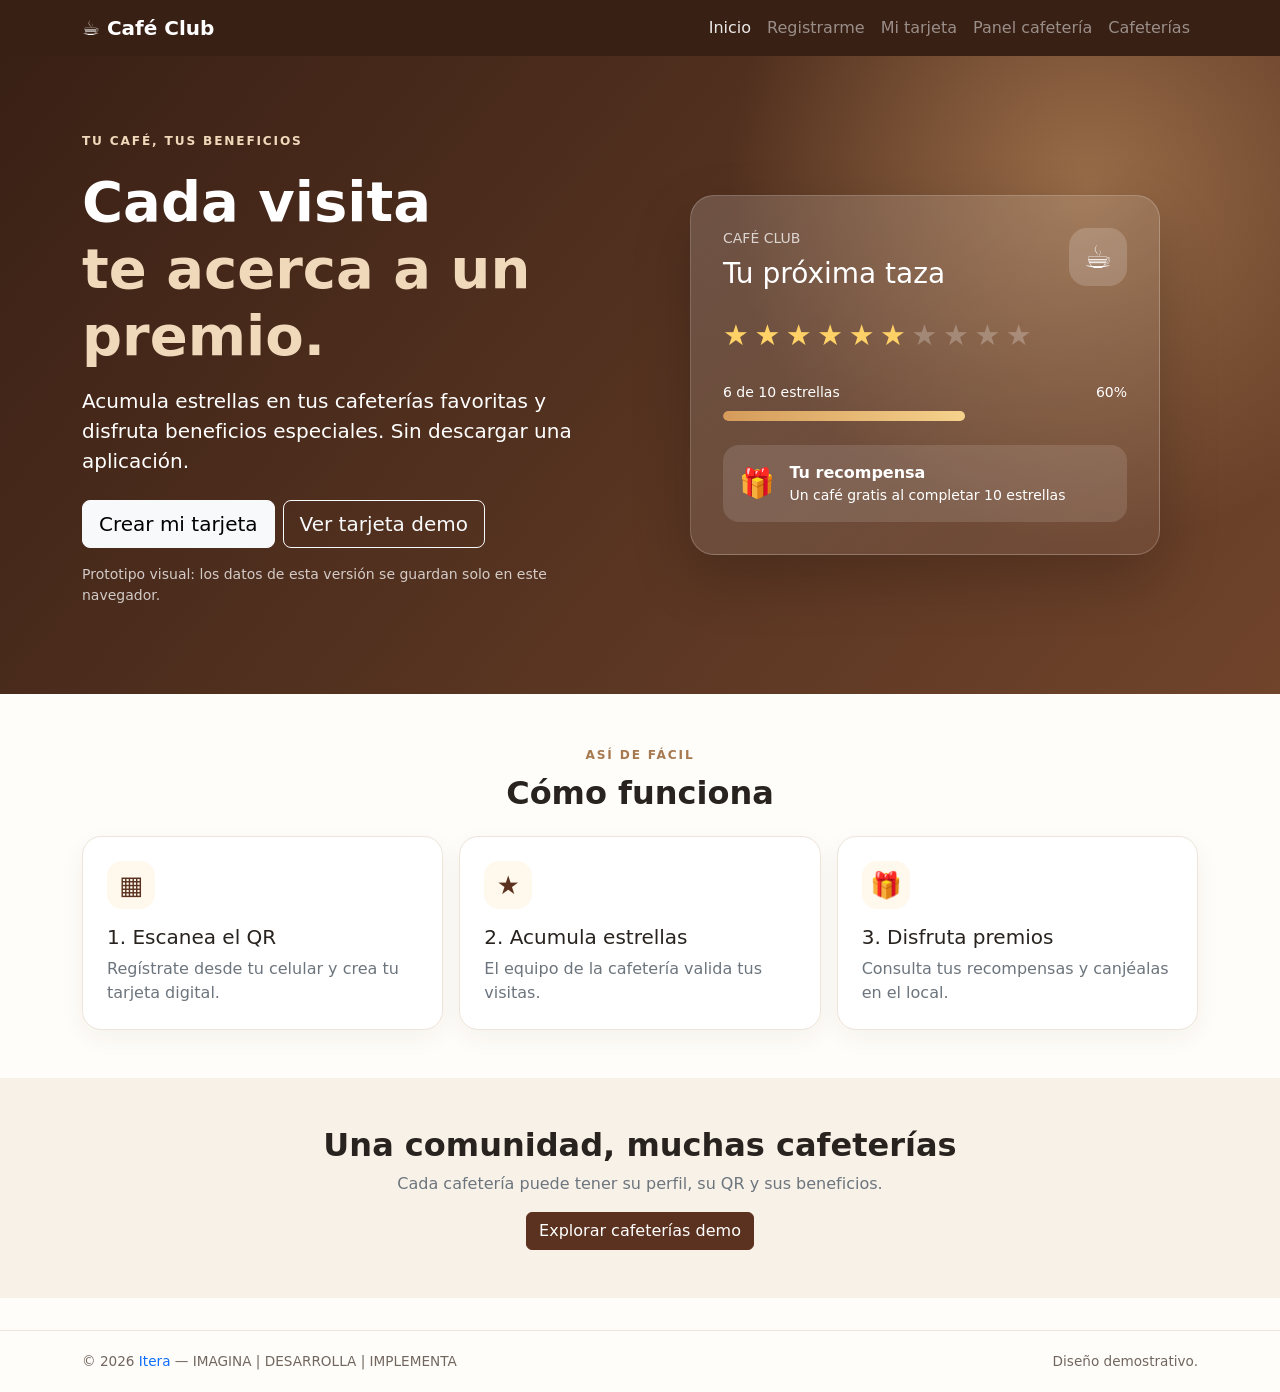
==== index.html @ a1b90537 "Link a Itera en Index" ====
<!doctype html>
<html lang="es">
<head>
  <meta charset="utf-8">
  <meta name="viewport" content="width=device-width, initial-scale=1">
  <title>Café Club | Fidelización digital</title>
  <!-- Bootstrap 5 desde CDN: requiere conexión a internet -->
  <link href="https://cdn.jsdelivr.net/npm/bootstrap@5.3.3/dist/css/bootstrap.min.css" rel="stylesheet">
  <link href="assets/css/styles.css" rel="stylesheet">
</head>
<body>
  <nav class="navbar navbar-expand-lg navbar-dark coffee-nav">
    <div class="container">
      <a class="navbar-brand fw-bold" href="index.html">☕ Café Club</a>
      <button class="navbar-toggler" type="button" data-bs-toggle="collapse" data-bs-target="#mainNav" aria-controls="mainNav" aria-expanded="false" aria-label="Abrir menú"><span class="navbar-toggler-icon"></span></button>
      <div class="collapse navbar-collapse" id="mainNav">
        <div class="navbar-nav ms-auto">
          <a class="nav-link active" href="index.html">Inicio</a>
          <a class="nav-link" href="registro.html">Registrarme</a>
          <a class="nav-link" href="tarjeta.html">Mi tarjeta</a>
          <a class="nav-link" href="staff.html">Panel cafetería</a>
          <a class="nav-link" href="cafeterias.html">Cafeterías</a>
        </div>
      </div>
    </div>
  </nav>

  <main>
    <section class="hero-section py-5">
      <div class="container py-lg-4">
        <div class="row align-items-center g-4">
          <div class="col-lg-6">
            <span class="eyebrow">TU CAFÉ, TUS BENEFICIOS</span>
            <h1 class="display-4 fw-bold mt-3">Cada visita<br><span class="text-coffee-light">te acerca a un premio.</span></h1>
            <p class="lead mt-3">Acumula estrellas en tus cafeterías favoritas y disfruta beneficios especiales. Sin descargar una aplicación.</p>
            <div class="d-flex flex-wrap gap-2 mt-4">
              <a class="btn btn-light btn-lg" href="registro.html">Crear mi tarjeta</a>
              <a class="btn btn-outline-light btn-lg" href="tarjeta.html">Ver tarjeta demo</a>
            </div>
            <p class="small mt-3 opacity-75">Prototipo visual: los datos de esta versión se guardan solo en este navegador.</p>
          </div>
          <div class="col-lg-6">
            <div class="hero-card mx-auto">
              <div class="d-flex justify-content-between align-items-start">
                <div><div class="small opacity-75">CAFÉ CLUB</div><h3 class="mt-2 mb-0">Tu próxima taza</h3></div>
                <div class="coffee-cup">☕</div>
              </div>
              <div class="star-row my-4" aria-label="Seis de diez estrellas"><span>★</span><span>★</span><span>★</span><span>★</span><span>★</span><span>★</span><span class="empty">★</span><span class="empty">★</span><span class="empty">★</span><span class="empty">★</span></div>
              <div class="d-flex justify-content-between small"><span>6 de 10 estrellas</span><span>60%</span></div>
              <div class="progress mt-2" role="progressbar" aria-label="Progreso a la recompensa" aria-valuenow="60" aria-valuemin="0" aria-valuemax="100"><div class="progress-bar" style="width:60%"></div></div>
              <div class="mt-4 reward-strip"><span>🎁</span><div><strong>Tu recompensa</strong><div class="small">Un café gratis al completar 10 estrellas</div></div></div>
            </div>
          </div>
        </div>
      </div>
    </section>

    <section class="container py-5">
      <div class="text-center mb-4"><span class="eyebrow">ASÍ DE FÁCIL</span><h2 class="fw-bold mt-2">Cómo funciona</h2></div>
      <div class="row g-3">
        <div class="col-md-4"><div class="feature-card h-100"><div class="feature-icon">▦</div><h5>1. Escanea el QR</h5><p class="text-secondary mb-0">Regístrate desde tu celular y crea tu tarjeta digital.</p></div></div>
        <div class="col-md-4"><div class="feature-card h-100"><div class="feature-icon">★</div><h5>2. Acumula estrellas</h5><p class="text-secondary mb-0">El equipo de la cafetería valida tus visitas.</p></div></div>
        <div class="col-md-4"><div class="feature-card h-100"><div class="feature-icon">🎁</div><h5>3. Disfruta premios</h5><p class="text-secondary mb-0">Consulta tus recompensas y canjéalas en el local.</p></div></div>
      </div>
    </section>
    <section class="soft-section py-5"><div class="container text-center"><h2 class="fw-bold">Una comunidad, muchas cafeterías</h2><p class="text-secondary">Cada cafetería puede tener su perfil, su QR y sus beneficios.</p><a href="cafeterias.html" class="btn btn-coffee">Explorar cafeterías demo</a></div></section>
  </main>

  <footer class="site-footer">
    <div class="container d-flex flex-column flex-md-row justify-content-between gap-2">
      <span>
        © 2026
        <a href="https://itera-ecru.vercel.app/"
           target="_blank"
           rel="noopener noreferrer"
           class="text-decoration-none">
          Itera
        </a>
        — IMAGINA | DESARROLLA | IMPLEMENTA
      </span>
      <span>Diseño demostrativo.</span>
    </div>
  </footer>

  <script src="https://cdn.jsdelivr.net/npm/bootstrap@5.3.3/dist/js/bootstrap.bundle.min.js"></script>
</body>
</html>
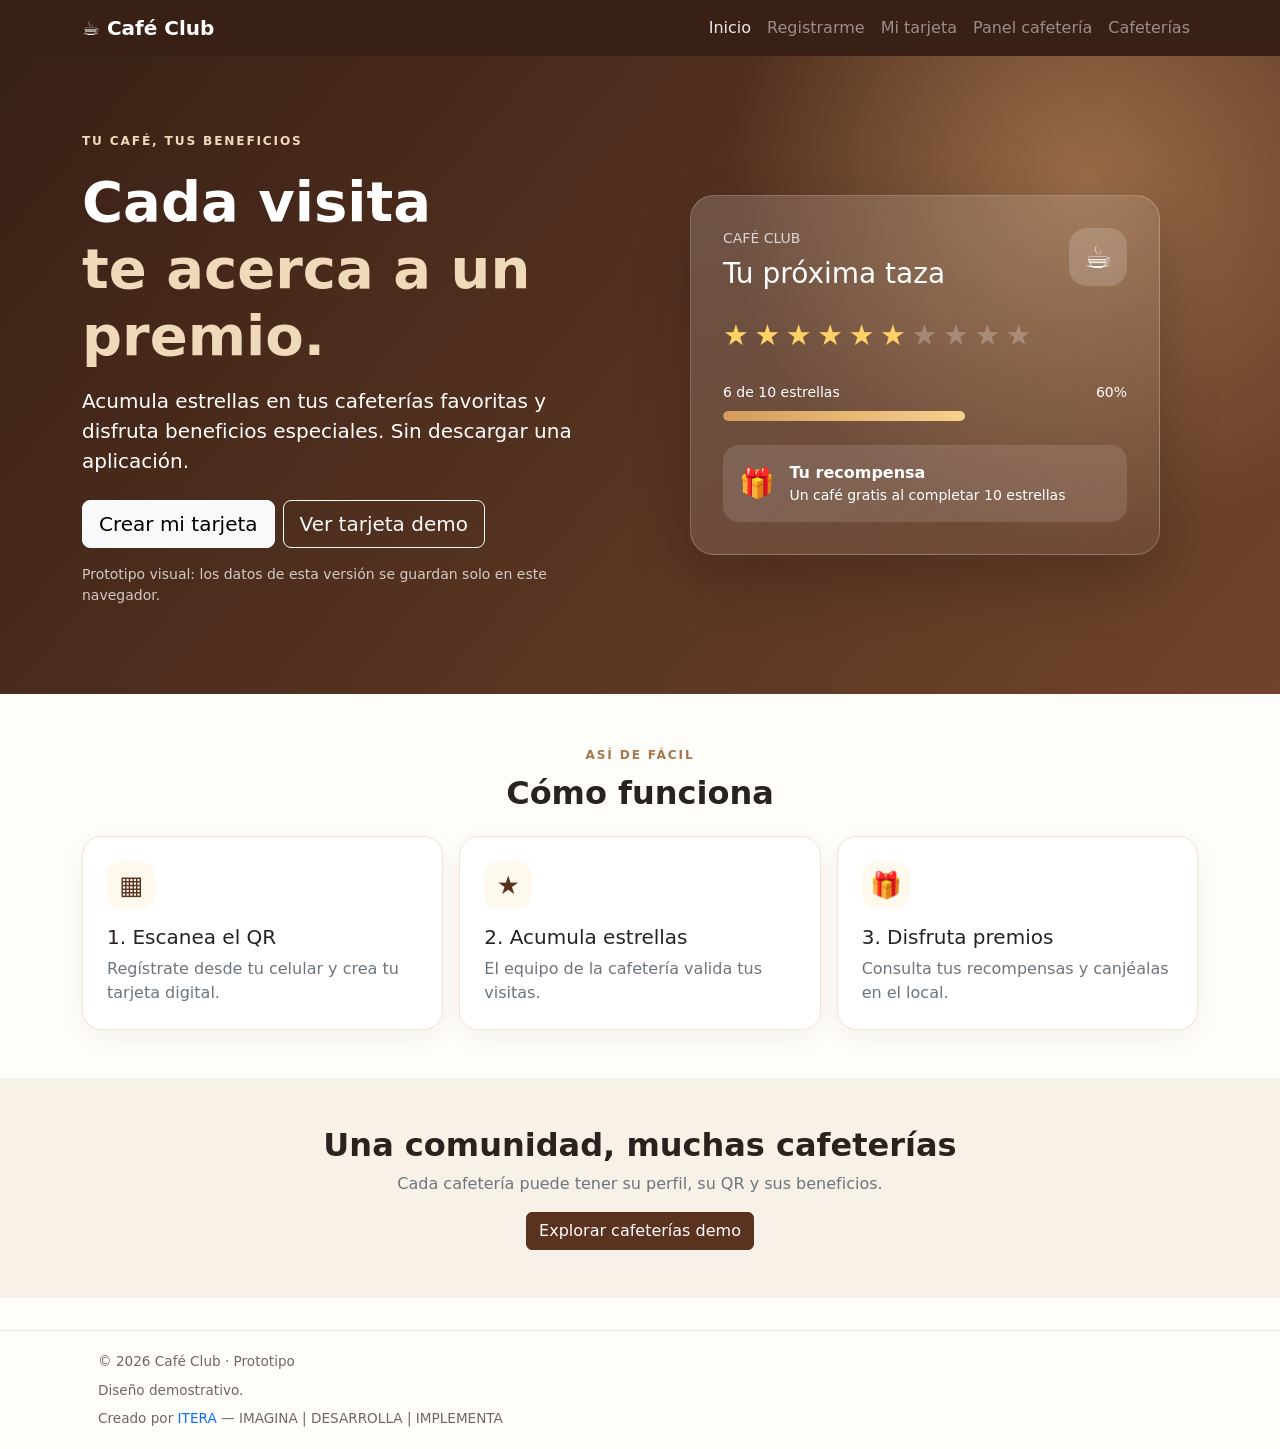
==== commit c46771ff: "update footer index" ====
--- a/index.html
+++ b/index.html
@@ -66,21 +66,26 @@
     <section class="soft-section py-5"><div class="container text-center"><h2 class="fw-bold">Una comunidad, muchas cafeterías</h2><p class="text-secondary">Cada cafetería puede tener su perfil, su QR y sus beneficios.</p><a href="cafeterias.html" class="btn btn-coffee">Explorar cafeterías demo</a></div></section>
   </main>
 
+
   <footer class="site-footer">
-    <div class="container d-flex flex-column flex-md-row justify-content-between gap-2">
-      <span>
-        © 2026
-        <a href="https://itera-ecru.vercel.app/"
-           target="_blank"
-           rel="noopener noreferrer"
-           class="text-decoration-none">
-          Itera
-        </a>
-        — IMAGINA | DESARROLLA | IMPLEMENTA
-      </span>
-      <span>Diseño demostrativo.</span>
+    <div class="container">
+      <div class="d-flex flex-column gap-2 ms-3">
+        <span>© 2026 Café Club · Prototipo</span>
+        <span>Diseño demostrativo.</span>
+        <span>
+          Creado por
+          <a href="https://itera-ecru.vercel.app/"
+             target="_blank"
+             rel="noopener noreferrer"
+             class="text-decoration-none">
+            ITERA
+          </a>
+          — IMAGINA | DESARROLLA | IMPLEMENTA
+        </span>
+      </div>
     </div>
   </footer>
+
 
   <script src="https://cdn.jsdelivr.net/npm/bootstrap@5.3.3/dist/js/bootstrap.bundle.min.js"></script>
 </body>
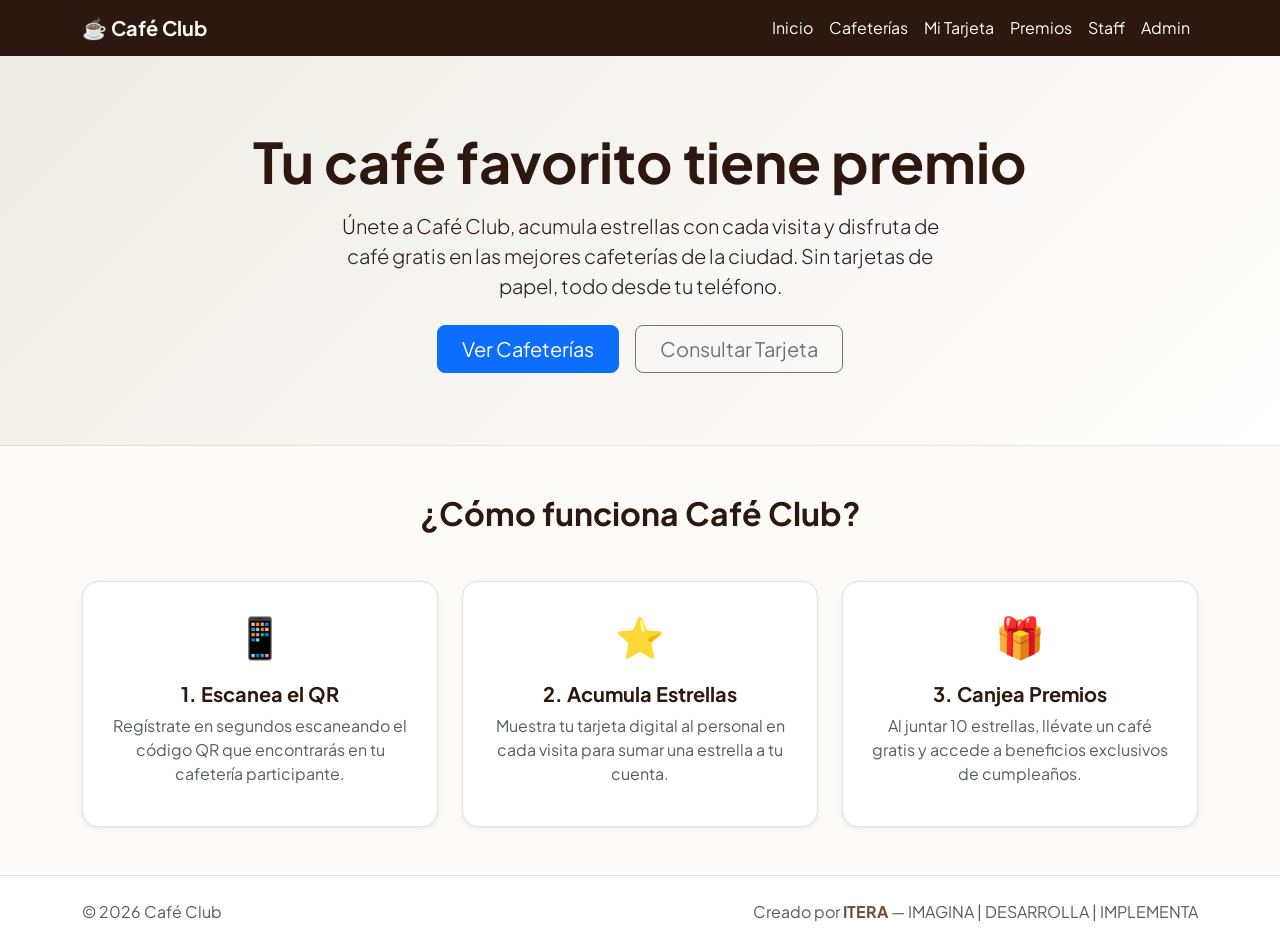
==== commit 78bc7823: "Desde el comienzo" ====
--- a/index.html
+++ b/index.html
@@ -1,92 +1,95 @@
-<!doctype html>
+<!-- index.html -->
+<!DOCTYPE html>
 <html lang="es">
 <head>
-  <meta charset="utf-8">
-  <meta name="viewport" content="width=device-width, initial-scale=1">
-  <title>Café Club | Fidelización digital</title>
-  <!-- Bootstrap 5 desde CDN: requiere conexión a internet -->
-  <link href="https://cdn.jsdelivr.net/npm/bootstrap@5.3.3/dist/css/bootstrap.min.css" rel="stylesheet">
-  <link href="assets/css/styles.css" rel="stylesheet">
+  <meta charset="UTF-8">
+  <meta name="viewport" content="width=device-width, initial-scale=1.0">
+  <title>Café Club — Fidelización Digital</title>
+  <!-- Bootstrap 5 CDN -->
+  <link href="https://cdn.jsdelivr.net/npm/bootstrap@5.3.2/dist/css/bootstrap.min.css" rel="stylesheet">
+  <!-- Google Fonts -->
+  <link href="https://fonts.googleapis.com/css2?family=Plus+Jakarta+Sans:wght@400;500;600;700&display=swap" rel="stylesheet">
+  <!-- Estilos personalizados -->
+  <link rel="stylesheet" href="assets/css/styles.css">
 </head>
 <body>
-  <nav class="navbar navbar-expand-lg navbar-dark coffee-nav">
+
+  <!-- Barra de navegación -->
+  <nav class="navbar navbar-expand-lg navbar-dark sticky-top">
     <div class="container">
       <a class="navbar-brand fw-bold" href="index.html">☕ Café Club</a>
-      <button class="navbar-toggler" type="button" data-bs-toggle="collapse" data-bs-target="#mainNav" aria-controls="mainNav" aria-expanded="false" aria-label="Abrir menú"><span class="navbar-toggler-icon"></span></button>
-      <div class="collapse navbar-collapse" id="mainNav">
-        <div class="navbar-nav ms-auto">
-          <a class="nav-link active" href="index.html">Inicio</a>
-          <a class="nav-link" href="registro.html">Registrarme</a>
-          <a class="nav-link" href="tarjeta.html">Mi tarjeta</a>
-          <a class="nav-link" href="staff.html">Panel cafetería</a>
-          <a class="nav-link" href="cafeterias.html">Cafeterías</a>
-        </div>
+      <button class="navbar-toggler" type="button" data-bs-toggle="collapse" data-bs-target="#navbarNav" aria-controls="navbarNav" aria-expanded="false" aria-label="Toggle navigation">
+        <span class="navbar-toggler-icon"></span>
+      </button>
+      <div class="collapse navbar-collapse" id="navbarNav">
+        <ul class="navbar-nav ms-auto">
+          <li class="nav-item"><a class="nav-link active" href="index.html">Inicio</a></li>
+          <li class="nav-item"><a class="nav-link" href="cafeterias.html">Cafeterías</a></li>
+          <li class="nav-item"><a class="nav-link" href="tarjeta.html">Mi Tarjeta</a></li>
+          <li class="nav-item"><a class="nav-link" href="premios.html">Premios</a></li>
+          <li class="nav-item"><a class="nav-link" href="staff.html">Staff</a></li>
+          <li class="nav-item"><a class="nav-link" href="admin.html">Admin</a></li>
+        </ul>
       </div>
     </div>
   </nav>
 
-  <main>
-    <section class="hero-section py-5">
-      <div class="container py-lg-4">
-        <div class="row align-items-center g-4">
-          <div class="col-lg-6">
-            <span class="eyebrow">TU CAFÉ, TUS BENEFICIOS</span>
-            <h1 class="display-4 fw-bold mt-3">Cada visita<br><span class="text-coffee-light">te acerca a un premio.</span></h1>
-            <p class="lead mt-3">Acumula estrellas en tus cafeterías favoritas y disfruta beneficios especiales. Sin descargar una aplicación.</p>
-            <div class="d-flex flex-wrap gap-2 mt-4">
-              <a class="btn btn-light btn-lg" href="registro.html">Crear mi tarjeta</a>
-              <a class="btn btn-outline-light btn-lg" href="tarjeta.html">Ver tarjeta demo</a>
-            </div>
-            <p class="small mt-3 opacity-75">Prototipo visual: los datos de esta versión se guardan solo en este navegador.</p>
-          </div>
-          <div class="col-lg-6">
-            <div class="hero-card mx-auto">
-              <div class="d-flex justify-content-between align-items-start">
-                <div><div class="small opacity-75">CAFÉ CLUB</div><h3 class="mt-2 mb-0">Tu próxima taza</h3></div>
-                <div class="coffee-cup">☕</div>
-              </div>
-              <div class="star-row my-4" aria-label="Seis de diez estrellas"><span>★</span><span>★</span><span>★</span><span>★</span><span>★</span><span>★</span><span class="empty">★</span><span class="empty">★</span><span class="empty">★</span><span class="empty">★</span></div>
-              <div class="d-flex justify-content-between small"><span>6 de 10 estrellas</span><span>60%</span></div>
-              <div class="progress mt-2" role="progressbar" aria-label="Progreso a la recompensa" aria-valuenow="60" aria-valuemin="0" aria-valuemax="100"><div class="progress-bar" style="width:60%"></div></div>
-              <div class="mt-4 reward-strip"><span>🎁</span><div><strong>Tu recompensa</strong><div class="small">Un café gratis al completar 10 estrellas</div></div></div>
-            </div>
-          </div>
+  <!-- Sección Hero -->
+  <header class="hero-section text-center py-5">
+    <div class="container py-4">
+      <h1 class="display-4 fw-bold mb-3">Tu café favorito tiene premio</h1>
+      <p class="lead mb-4 mx-auto" style="max-width: 600px;">
+        Únete a Café Club, acumula estrellas con cada visita y disfruta de café gratis en las mejores cafeterías de la ciudad. Sin tarjetas de papel, todo desde tu teléfono.
+      </p>
+      <div class="d-flex justify-content-center gap-3">
+        <a href="cafeterias.html" class="btn btn-primary btn-lg px-4">Ver Cafeterías</a>
+        <a href="tarjeta.html" class="btn btn-outline-secondary btn-lg px-4">Consultar Tarjeta</a>
+      </div>
+    </div>
+  </header>
+
+  <!-- Sección de Beneficios -->
+  <main class="container my-5">
+    <h2 class="text-center mb-5 fw-bold">¿Cómo funciona Café Club?</h2>
+    <div class="row g-4">
+      <div class="col-md-4 text-center">
+        <div class="p-4 border rounded-4 shadow-sm h-100 bg-white">
+          <div class="fs-1 mb-3">📱</div>
+          <h3 class="h5 fw-bold">1. Escanea el QR</h3>
+          <p class="text-muted">Regístrate en segundos escaneando el código QR que encontrarás en tu cafetería participante.</p>
         </div>
       </div>
-    </section>
-
-    <section class="container py-5">
-      <div class="text-center mb-4"><span class="eyebrow">ASÍ DE FÁCIL</span><h2 class="fw-bold mt-2">Cómo funciona</h2></div>
-      <div class="row g-3">
-        <div class="col-md-4"><div class="feature-card h-100"><div class="feature-icon">▦</div><h5>1. Escanea el QR</h5><p class="text-secondary mb-0">Regístrate desde tu celular y crea tu tarjeta digital.</p></div></div>
-        <div class="col-md-4"><div class="feature-card h-100"><div class="feature-icon">★</div><h5>2. Acumula estrellas</h5><p class="text-secondary mb-0">El equipo de la cafetería valida tus visitas.</p></div></div>
-        <div class="col-md-4"><div class="feature-card h-100"><div class="feature-icon">🎁</div><h5>3. Disfruta premios</h5><p class="text-secondary mb-0">Consulta tus recompensas y canjéalas en el local.</p></div></div>
+      <div class="col-md-4 text-center">
+        <div class="p-4 border rounded-4 shadow-sm h-100 bg-white">
+          <div class="fs-1 mb-3">⭐</div>
+          <h3 class="h5 fw-bold">2. Acumula Estrellas</h3>
+          <p class="text-muted">Muestra tu tarjeta digital al personal en cada visita para sumar una estrella a tu cuenta.</p>
+        </div>
       </div>
-    </section>
-    <section class="soft-section py-5"><div class="container text-center"><h2 class="fw-bold">Una comunidad, muchas cafeterías</h2><p class="text-secondary">Cada cafetería puede tener su perfil, su QR y sus beneficios.</p><a href="cafeterias.html" class="btn btn-coffee">Explorar cafeterías demo</a></div></section>
+      <div class="col-md-4 text-center">
+        <div class="p-4 border rounded-4 shadow-sm h-100 bg-white">
+          <div class="fs-1 mb-3">🎁</div>
+          <h3 class="h5 fw-bold">3. Canjea Premios</h3>
+          <p class="text-muted">Al juntar 10 estrellas, llévate un café gratis y accede a beneficios exclusivos de cumpleaños.</p>
+        </div>
+      </div>
+    </div>
   </main>
 
-
-  <footer class="site-footer">
-    <div class="container">
-      <div class="d-flex flex-column gap-2 ms-3">
-        <span>© 2026 Café Club · Prototipo</span>
-        <span>Diseño demostrativo.</span>
-        <span>
-          Creado por
-          <a href="https://itera-ecru.vercel.app/"
-             target="_blank"
-             rel="noopener noreferrer"
-             class="text-decoration-none">
-            ITERA
-          </a>
-          — IMAGINA | DESARROLLA | IMPLEMENTA
-        </span>
-      </div>
+  <!-- Footer obligatorio -->
+  <footer class="site-footer mt-auto py-4 bg-white border-top">
+    <div class="container d-flex flex-column flex-md-row justify-content-between align-items-center gap-2">
+      <span class="text-muted">© 2026 Café Club</span>
+      <span class="text-muted">
+        Creado por
+        <a href="https://itera-ecru.vercel.app/" target="_blank" rel="noopener noreferrer">ITERA</a>
+        — IMAGINA | DESARROLLA | IMPLEMENTA
+      </span>
     </div>
   </footer>
 
-
-  <script src="https://cdn.jsdelivr.net/npm/bootstrap@5.3.3/dist/js/bootstrap.bundle.min.js"></script>
+  <!-- Bootstrap JS -->
+  <script src="https://cdn.jsdelivr.net/npm/bootstrap@5.3.2/dist/js/bootstrap.bundle.min.js"></script>
+  <script src="assets/js/app.js"></script>
 </body>
-</html>
+</html>
--- a/assets/css/styles.css
+++ b/assets/css/styles.css
@@ -0,0 +1,79 @@
+/* assets/css/styles.css */
+
+:root {
+  --coffee-dark: #2C1810;
+  --coffee: #6F4E37;
+  --cream: #FDFBF7;
+  --beige: #EFECE6;
+  --green-soft: #4A7C59;
+}
+
+body {
+  font-family: 'Plus Jakarta Sans', sans-serif;
+  background-color: var(--cream);
+  color: var(--coffee-dark);
+  min-height: 100vh;
+  display: flex;
+  flex-direction: column;
+}
+
+/* Barra de navegación */
+.navbar {
+  background-color: var(--coffee-dark);
+}
+
+.navbar-brand, .nav-link {
+  color: var(--cream) !important;
+}
+
+.nav-link:hover {
+  opacity: 0.8;
+}
+
+/* Sección Hero */
+.hero-section {
+  background: linear-gradient(135deg, var(--beige) 0%, #FFFFFF 100%);
+  border-bottom: 1px solid rgba(111, 78, 55, 0.1);
+}
+
+/* Tarjeta Digital */
+.digital-card {
+  background: linear-gradient(135deg, var(--coffee-dark) 0%, var(--coffee) 100%);
+}
+
+/* Rejilla de estrellas en tarjeta */
+.stars-grid {
+  display: grid;
+  grid-template-columns: repeat(5, 1fr);
+  gap: 12px;
+}
+
+.star-slot {
+  aspect-ratio: 1;
+  border-radius: 50%;
+  background: rgba(255, 255, 255, 0.15);
+  display: flex;
+  align-items: center;
+  justify-content: center;
+  font-size: 1.25rem;
+  border: 1px dashed rgba(255, 255, 255, 0.4);
+}
+
+.star-slot.filled {
+  background: #FFC107;
+  border: none;
+  box-shadow: 0 0 10px rgba(255, 193, 7, 0.5);
+}
+
+/* Crédito de autoría ITERA en todos los pies de página */
+.site-footer a {
+  color: var(--coffee);
+  font-weight: 700;
+  text-decoration: none;
+  transition: opacity 0.2s ease;
+}
+
+.site-footer a:hover {
+  text-decoration: underline;
+  opacity: 0.8;
+}
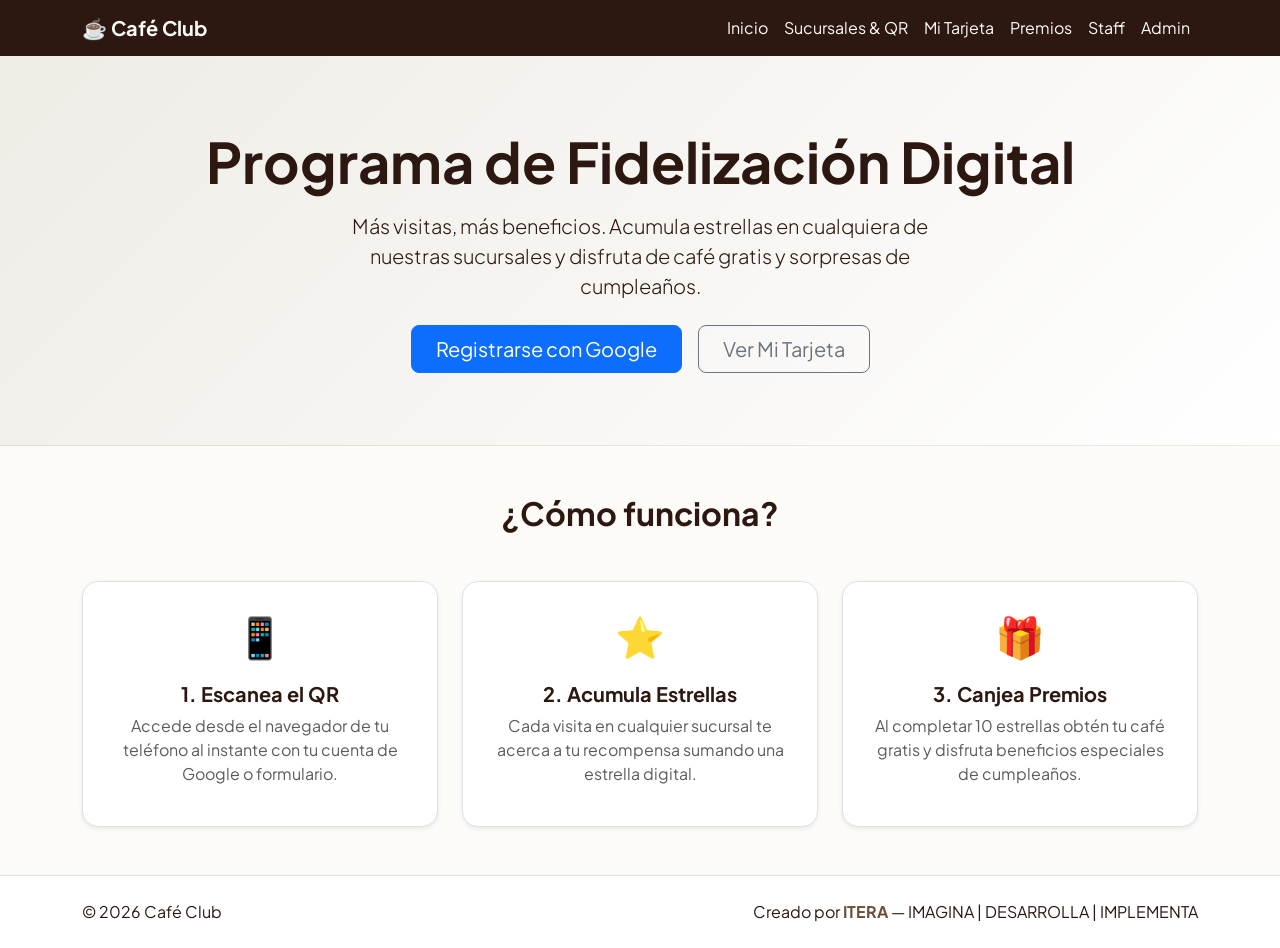
==== commit a7e849bf: "Nuevo" ====
--- a/index.html
+++ b/index.html
@@ -5,16 +5,12 @@
   <meta charset="UTF-8">
   <meta name="viewport" content="width=device-width, initial-scale=1.0">
   <title>Café Club — Fidelización Digital</title>
-  <!-- Bootstrap 5 CDN -->
   <link href="https://cdn.jsdelivr.net/npm/bootstrap@5.3.2/dist/css/bootstrap.min.css" rel="stylesheet">
-  <!-- Google Fonts -->
   <link href="https://fonts.googleapis.com/css2?family=Plus+Jakarta+Sans:wght@400;500;600;700&display=swap" rel="stylesheet">
-  <!-- Estilos personalizados -->
   <link rel="stylesheet" href="assets/css/styles.css">
 </head>
 <body>
 
-  <!-- Barra de navegación -->
   <nav class="navbar navbar-expand-lg navbar-dark sticky-top">
     <div class="container">
       <a class="navbar-brand fw-bold" href="index.html">☕ Café Club</a>
@@ -24,63 +20,60 @@
       <div class="collapse navbar-collapse" id="navbarNav">
         <ul class="navbar-nav ms-auto">
           <li class="nav-item"><a class="nav-link active" href="index.html">Inicio</a></li>
-          <li class="nav-item"><a class="nav-link" href="cafeterias.html">Cafeterías</a></li>
+          <li class="nav-item"><a class="nav-link" href="cafeterias.html">Sucursales & QR</a></li>
           <li class="nav-item"><a class="nav-link" href="tarjeta.html">Mi Tarjeta</a></li>
           <li class="nav-item"><a class="nav-link" href="premios.html">Premios</a></li>
           <li class="nav-item"><a class="nav-link" href="staff.html">Staff</a></li>
-          <li class="nav-item"><a class="nav-link" href="admin.html">Admin</a></li>
+          <li class="nav-item"><a class="nav-link" href="index_admin.html">Admin</a></li>
         </ul>
       </div>
     </div>
   </nav>
 
-  <!-- Sección Hero -->
   <header class="hero-section text-center py-5">
     <div class="container py-4">
-      <h1 class="display-4 fw-bold mb-3">Tu café favorito tiene premio</h1>
-      <p class="lead mb-4 mx-auto" style="max-width: 600px;">
-        Únete a Café Club, acumula estrellas con cada visita y disfruta de café gratis en las mejores cafeterías de la ciudad. Sin tarjetas de papel, todo desde tu teléfono.
+      <h1 class="display-4 fw-bold mb-3">Programa de Fidelización Digital</h1>
+      <p class="lead mb-4 mx-auto" style="max-width: 650px;">
+        Más visitas, más beneficios. Acumula estrellas en cualquiera de nuestras sucursales y disfruta de café gratis y sorpresas de cumpleaños.
       </p>
       <div class="d-flex justify-content-center gap-3">
-        <a href="cafeterias.html" class="btn btn-primary btn-lg px-4">Ver Cafeterías</a>
-        <a href="tarjeta.html" class="btn btn-outline-secondary btn-lg px-4">Consultar Tarjeta</a>
+        <a href="registro.html" class="btn btn-primary btn-lg px-4">Registrarse con Google</a>
+        <a href="tarjeta.html" class="btn btn-outline-secondary btn-lg px-4">Ver Mi Tarjeta</a>
       </div>
     </div>
   </header>
 
-  <!-- Sección de Beneficios -->
   <main class="container my-5">
-    <h2 class="text-center mb-5 fw-bold">¿Cómo funciona Café Club?</h2>
+    <h2 class="text-center mb-5 fw-bold">¿Cómo funciona?</h2>
     <div class="row g-4">
       <div class="col-md-4 text-center">
         <div class="p-4 border rounded-4 shadow-sm h-100 bg-white">
           <div class="fs-1 mb-3">📱</div>
           <h3 class="h5 fw-bold">1. Escanea el QR</h3>
-          <p class="text-muted">Regístrate en segundos escaneando el código QR que encontrarás en tu cafetería participante.</p>
+          <p class="text-muted">Accede desde el navegador de tu teléfono al instante con tu cuenta de Google o formulario.</p>
         </div>
       </div>
       <div class="col-md-4 text-center">
         <div class="p-4 border rounded-4 shadow-sm h-100 bg-white">
           <div class="fs-1 mb-3">⭐</div>
           <h3 class="h5 fw-bold">2. Acumula Estrellas</h3>
-          <p class="text-muted">Muestra tu tarjeta digital al personal en cada visita para sumar una estrella a tu cuenta.</p>
+          <p class="text-muted">Cada visita en cualquier sucursal te acerca a tu recompensa sumando una estrella digital.</p>
         </div>
       </div>
       <div class="col-md-4 text-center">
         <div class="p-4 border rounded-4 shadow-sm h-100 bg-white">
           <div class="fs-1 mb-3">🎁</div>
           <h3 class="h5 fw-bold">3. Canjea Premios</h3>
-          <p class="text-muted">Al juntar 10 estrellas, llévate un café gratis y accede a beneficios exclusivos de cumpleaños.</p>
+          <p class="text-muted">Al completar 10 estrellas obtén tu café gratis y disfruta beneficios especiales de cumpleaños.</p>
         </div>
       </div>
     </div>
   </main>
 
-  <!-- Footer obligatorio -->
   <footer class="site-footer mt-auto py-4 bg-white border-top">
     <div class="container d-flex flex-column flex-md-row justify-content-between align-items-center gap-2">
-      <span class="text-muted">© 2026 Café Club</span>
-      <span class="text-muted">
+      <span>© 2026 Café Club</span>
+      <span>
         Creado por
         <a href="https://itera-ecru.vercel.app/" target="_blank" rel="noopener noreferrer">ITERA</a>
         — IMAGINA | DESARROLLA | IMPLEMENTA
@@ -88,7 +81,6 @@
     </div>
   </footer>
 
-  <!-- Bootstrap JS -->
   <script src="https://cdn.jsdelivr.net/npm/bootstrap@5.3.2/dist/js/bootstrap.bundle.min.js"></script>
   <script src="assets/js/app.js"></script>
 </body>
--- a/assets/css/styles.css
+++ b/assets/css/styles.css
@@ -17,7 +17,6 @@
   flex-direction: column;
 }
 
-/* Barra de navegación */
 .navbar {
   background-color: var(--coffee-dark);
 }
@@ -30,18 +29,15 @@
   opacity: 0.8;
 }
 
-/* Sección Hero */
 .hero-section {
   background: linear-gradient(135deg, var(--beige) 0%, #FFFFFF 100%);
   border-bottom: 1px solid rgba(111, 78, 55, 0.1);
 }
 
-/* Tarjeta Digital */
 .digital-card {
   background: linear-gradient(135deg, var(--coffee-dark) 0%, var(--coffee) 100%);
 }
 
-/* Rejilla de estrellas en tarjeta */
 .stars-grid {
   display: grid;
   grid-template-columns: repeat(5, 1fr);
@@ -63,9 +59,14 @@
   background: #FFC107;
   border: none;
   box-shadow: 0 0 10px rgba(255, 193, 7, 0.5);
+  color: #000;
 }
 
 /* Crédito de autoría ITERA en todos los pies de página */
+.site-footer {
+  background-color: #FFFFFF;
+}
+
 .site-footer a {
   color: var(--coffee);
   font-weight: 700;
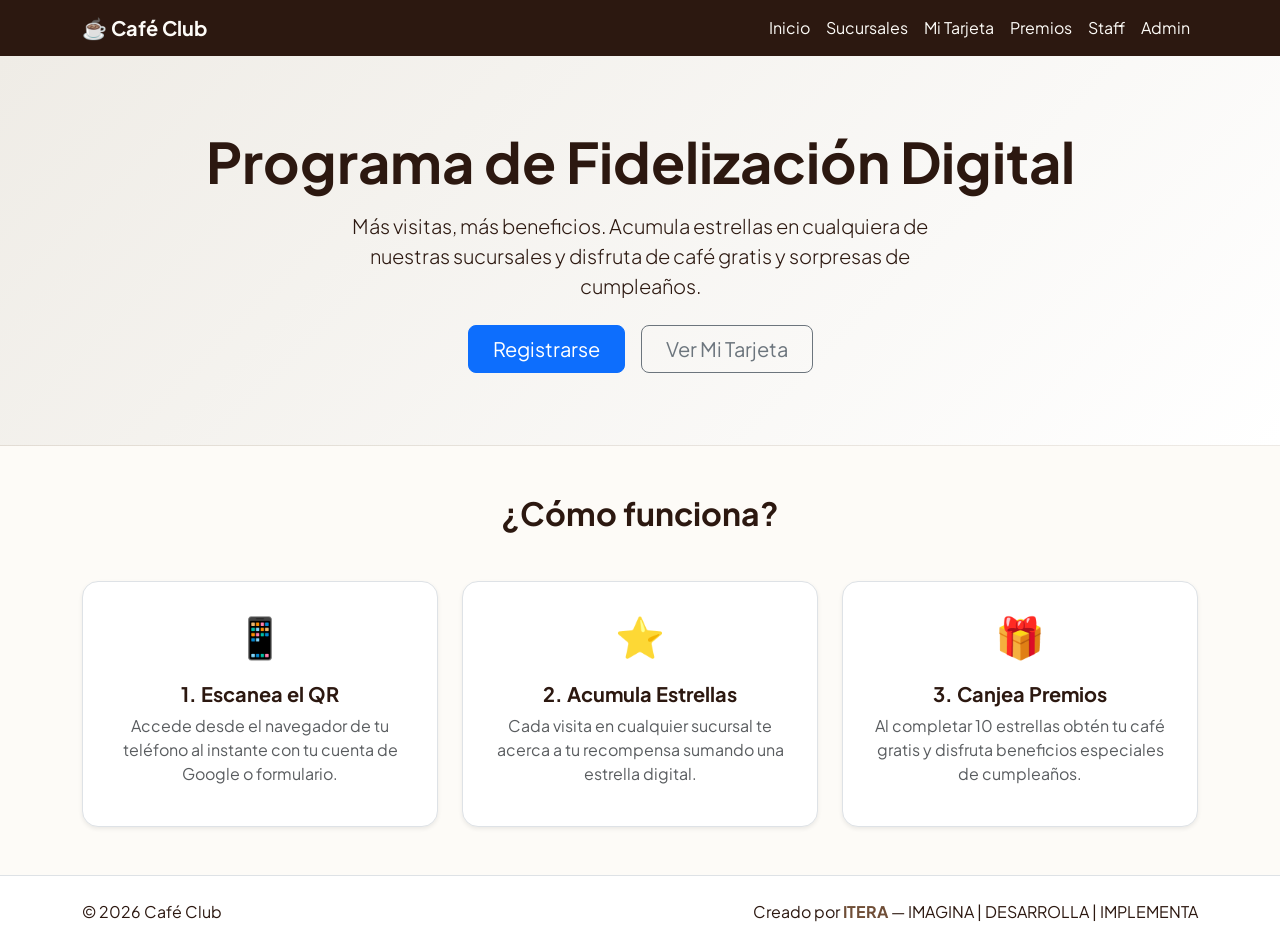
==== commit fc57e854: "enlazar gs" ====
--- a/index.html
+++ b/index.html
@@ -20,7 +20,7 @@
       <div class="collapse navbar-collapse" id="navbarNav">
         <ul class="navbar-nav ms-auto">
           <li class="nav-item"><a class="nav-link active" href="index.html">Inicio</a></li>
-          <li class="nav-item"><a class="nav-link" href="cafeterias.html">Sucursales & QR</a></li>
+          <li class="nav-item"><a class="nav-link" href="cafeterias.html">Sucursales</a></li>
           <li class="nav-item"><a class="nav-link" href="tarjeta.html">Mi Tarjeta</a></li>
           <li class="nav-item"><a class="nav-link" href="premios.html">Premios</a></li>
           <li class="nav-item"><a class="nav-link" href="staff.html">Staff</a></li>
@@ -37,7 +37,7 @@
         Más visitas, más beneficios. Acumula estrellas en cualquiera de nuestras sucursales y disfruta de café gratis y sorpresas de cumpleaños.
       </p>
       <div class="d-flex justify-content-center gap-3">
-        <a href="registro.html" class="btn btn-primary btn-lg px-4">Registrarse con Google</a>
+        <a href="registro.html" class="btn btn-primary btn-lg px-4">Registrarse</a>
         <a href="tarjeta.html" class="btn btn-outline-secondary btn-lg px-4">Ver Mi Tarjeta</a>
       </div>
     </div>
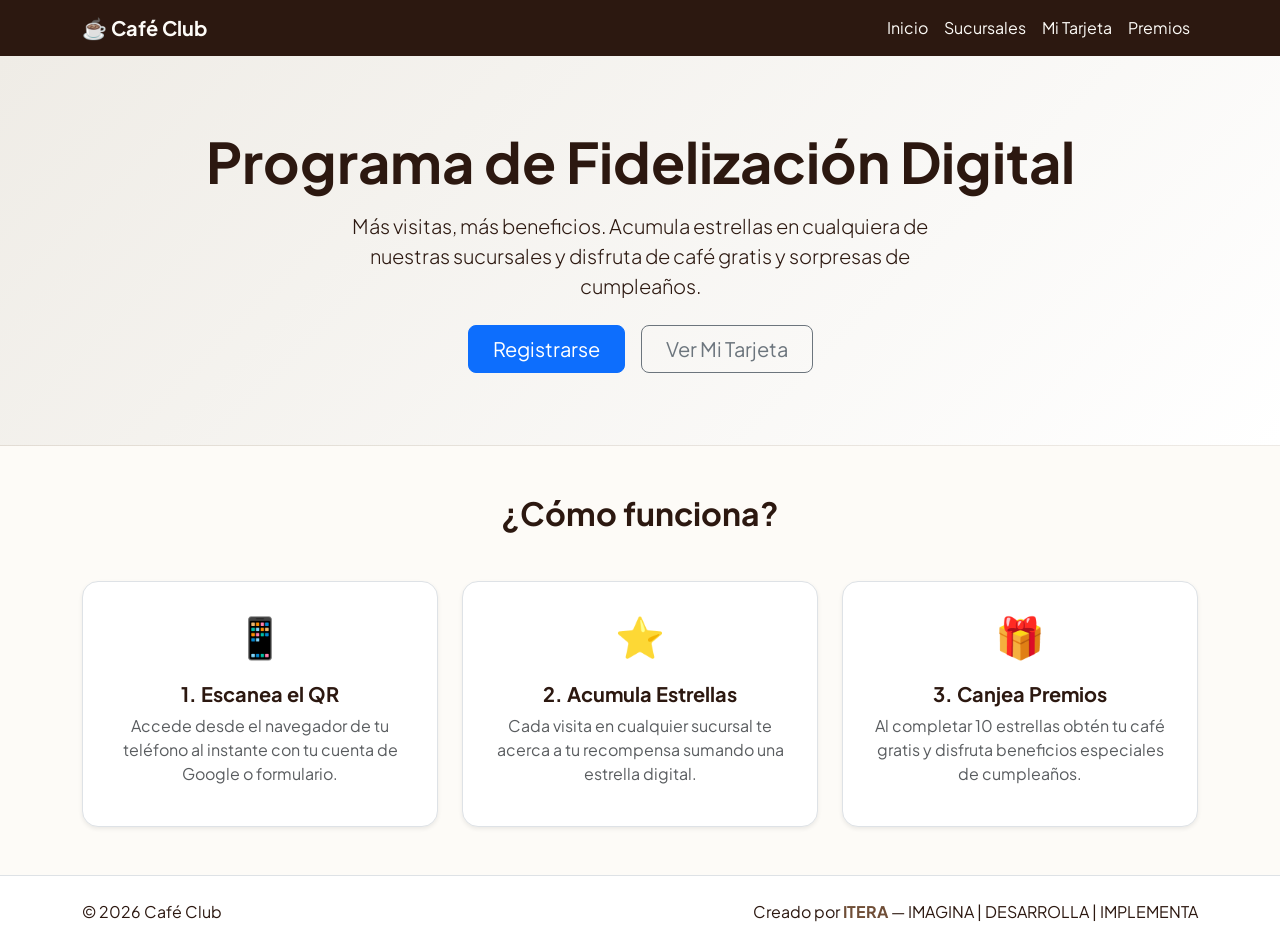
==== commit 3938bf51: "implementacion Admin" ====
--- a/index.html
+++ b/index.html
@@ -23,8 +23,6 @@
           <li class="nav-item"><a class="nav-link" href="cafeterias.html">Sucursales</a></li>
           <li class="nav-item"><a class="nav-link" href="tarjeta.html">Mi Tarjeta</a></li>
           <li class="nav-item"><a class="nav-link" href="premios.html">Premios</a></li>
-          <li class="nav-item"><a class="nav-link" href="staff.html">Staff</a></li>
-          <li class="nav-item"><a class="nav-link" href="index_admin.html">Admin</a></li>
         </ul>
       </div>
     </div>
